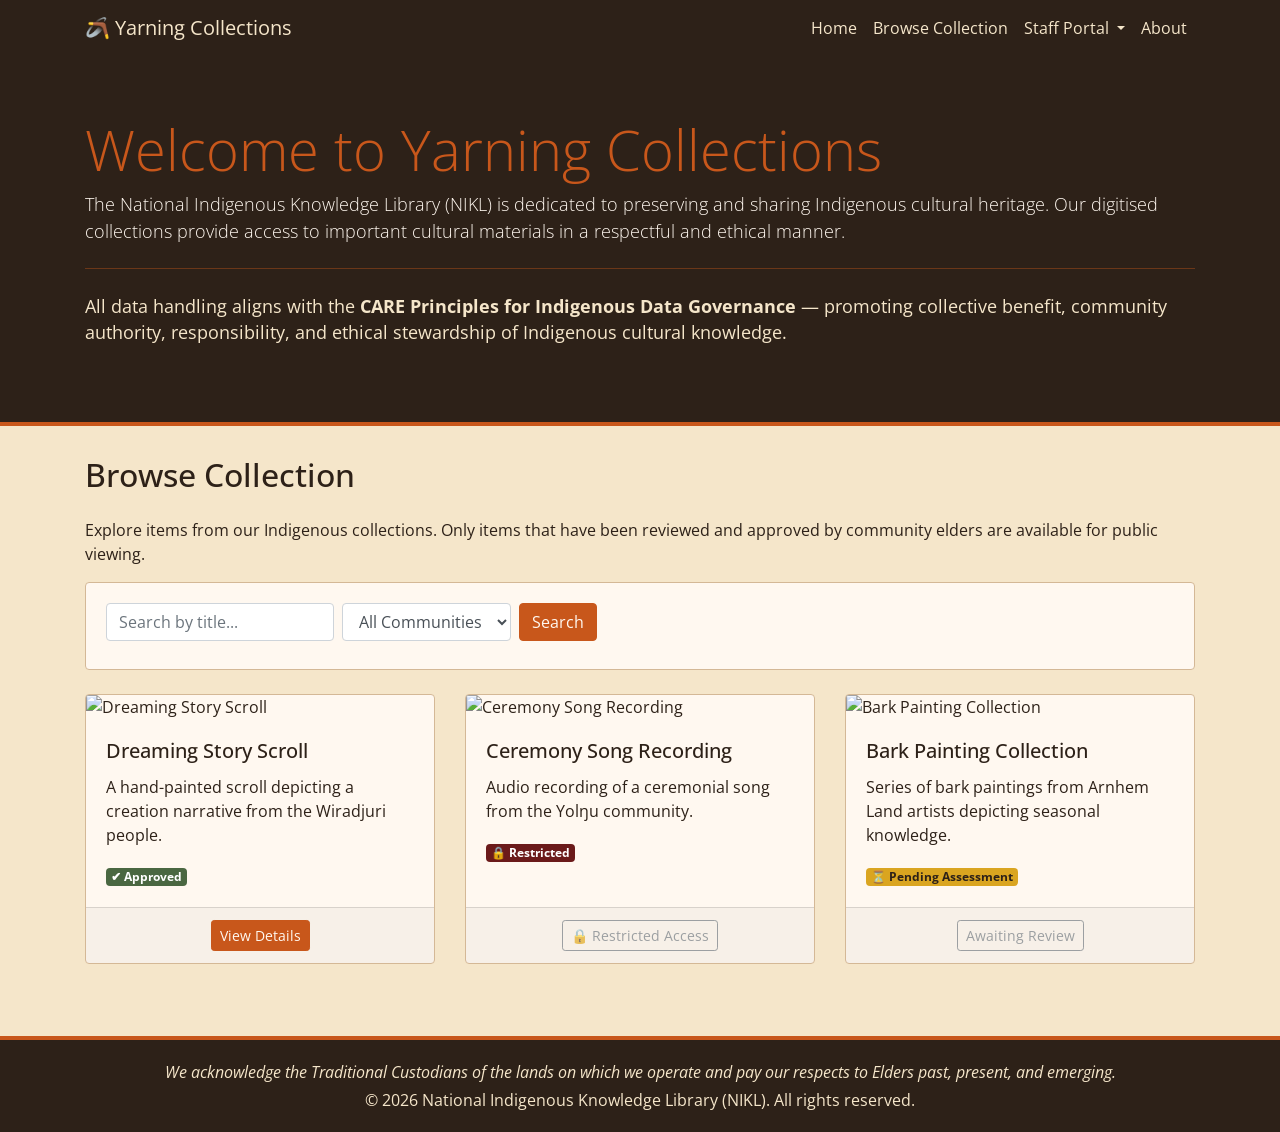
==== project/templates/index.html @ fbaa5173 "first commit" ====
<!DOCTYPE html>
<html lang="en">
<head>
  <!-- Required meta tags -->
  <meta charset="utf-8">
  <meta name="viewport" content="width=device-width, initial-scale=1, shrink-to-fit=no">

  <!-- Bootstrap CSS (v4.6) -->
  <link rel="stylesheet" href="https://cdn.jsdelivr.net/npm/bootstrap@4.6.2/dist/css/bootstrap.min.css">

  <!-- Custom CSS -->
  <link rel="stylesheet" href="../static/css/style.css">

  <title>Yarning Collections — Home</title>
</head>
<body>

  <!-- ===================== NAVIGATION BAR ===================== -->
  <!-- Bootstrap navbar with Aboriginal earth-tone styling -->
  <!-- Maps to: US-1 (Browse), US-4 (Manage Items), US-7 (Access Requests) -->
  <header>
    <nav class="navbar navbar-expand-lg navbar-dark navbar-custom">
      <div class="container">
        <a class="navbar-brand" href="index.html">
          &#x1FA83; Yarning Collections
        </a>
        <!-- Toggler for mobile view -->
        <button class="navbar-toggler" type="button" data-toggle="collapse" data-target="#mainNav">
          <span class="navbar-toggler-icon"></span>
        </button>
        <!-- Navbar links -->
        <div class="collapse navbar-collapse" id="mainNav">
          <ul class="navbar-nav ml-auto">
            <li class="nav-item active">
              <a class="nav-link" href="index.html">Home</a>
            </li>
            <li class="nav-item">
              <a class="nav-link" href="#browse">Browse Collection</a>
            </li>
            <!-- Staff Portal dropdown — US-4 and US-7 referenced here -->
            <li class="nav-item dropdown">
              <a class="nav-link dropdown-toggle" href="#" id="staffDropdown"
                 data-toggle="dropdown">
                Staff Portal
              </a>
              <div class="dropdown-menu">
                <a class="dropdown-item" href="assessment.html">Item Assessment</a>
                <div class="dropdown-divider"></div>
                <a class="dropdown-item disabled" href="#">
                  Manage Items <span class="staff-label">(Staff Only)</span>
                </a>
                <a class="dropdown-item disabled" href="#">
                  Access Requests <span class="staff-label">(Staff Only)</span>
                </a>
              </div>
            </li>
            <li class="nav-item">
              <a class="nav-link" href="#">About</a>
            </li>
          </ul>
        </div>
      </div>
    </nav>
  </header>

  <!-- ===================== MAIN CONTENT ===================== -->
  <main>

    <!-- ============= HERO / JUMBOTRON SECTION ============= -->
    <!-- Introduces the platform and references CARE principles -->
    <div class="jumbotron jumbotron-fluid hero-section">
      <div class="container">
        <h1 class="display-4">Welcome to Yarning Collections</h1>
        <p class="lead">
          The National Indigenous Knowledge Library (NIKL) is dedicated to preserving
          and sharing Indigenous cultural heritage. Our digitised collections provide
          access to important cultural materials in a respectful and ethical manner.
        </p>
        <hr class="my-4" style="border-color: rgba(200,87,27,0.4);">
        <p>
          All data handling aligns with the
          <strong>CARE Principles for Indigenous Data Governance</strong> &mdash;
          promoting collective benefit, community authority, responsibility, and
          ethical stewardship of Indigenous cultural knowledge.
        </p>
      </div>
    </div>

    <!-- ============= BROWSE COLLECTION SECTION ============= -->
    <!-- US-1: Browse publicly available Indigenous collection items -->
    <section id="browse" class="container mb-5">
      <h2 class="mb-4">Browse Collection</h2>
      <p>
        Explore items from our Indigenous collections. Only items that have been
        reviewed and approved by community elders are available for public viewing.
      </p>

      <!-- ============= SEARCH & FILTER (US-1 AC3) ============= -->
      <!-- Allows visitors to search by title or filter by community of origin -->
      <div class="search-section mb-4">
        <form class="form-inline">
          <div class="form-group mr-2 mb-2">
            <label for="searchTitle" class="sr-only">Search by title</label>
            <input type="text" class="form-control" id="searchTitle"
                   placeholder="Search by title...">
          </div>
          <div class="form-group mr-2 mb-2">
            <label for="filterCommunity" class="sr-only">Filter by community</label>
            <select class="form-control" id="filterCommunity">
              <option selected>All Communities</option>
              <option>Wiradjuri</option>
              <option>Yol&#x014B;u</option>
              <option>Kunwinjku</option>
            </select>
          </div>
          <button type="submit" class="btn btn-primary mb-2">Search</button>
        </form>
      </div>

      <div class="row">

        <!-- Card 1: Dreaming Story Scroll (Approved) — US-1 AC1, AC2, AC4 -->
        <article class="col-md-4 mb-4">
          <div class="card h-100">
            <img src="#"
                 class="card-img-top" alt="Dreaming Story Scroll">
            <div class="card-body">
              <h5 class="card-title">Dreaming Story Scroll</h5>
              <p class="card-text">
                A hand-painted scroll depicting a creation narrative from the
                Wiradjuri people.
              </p>
              <span class="badge badge-approved">&#x2714; Approved</span>
            </div>
            <div class="card-footer text-center">
              <!-- Only approved items have a clickable View Details button -->
              <a href="item.html" class="btn btn-primary btn-sm">View Details</a>
            </div>
          </div>
        </article>

        <!-- Card 2: Ceremony Song Recording (Restricted) — US-1 AC1 -->
        <article class="col-md-4 mb-4">
          <div class="card h-100">
            <img src="#"
                 class="card-img-top" alt="Ceremony Song Recording">
            <div class="card-body">
              <h5 class="card-title">Ceremony Song Recording</h5>
              <p class="card-text">
                Audio recording of a ceremonial song from the Yol&#x014B;u community.
              </p>
              <span class="badge badge-restricted">&#x1F512; Restricted</span>
            </div>
            <div class="card-footer text-center">
              <!-- Restricted items cannot be viewed — button is disabled -->
              <button class="btn btn-outline-secondary btn-sm" disabled>
                &#x1F512; Restricted Access
              </button>
            </div>
          </div>
        </article>

        <!-- Card 3: Bark Painting Collection (Pending) — US-1 AC1 -->
        <article class="col-md-4 mb-4">
          <div class="card h-100">
            <img src="#"
                 class="card-img-top" alt="Bark Painting Collection">
            <div class="card-body">
              <h5 class="card-title">Bark Painting Collection</h5>
              <p class="card-text">
                Series of bark paintings from Arnhem Land artists depicting
                seasonal knowledge.
              </p>
              <span class="badge badge-pending">&#x23F3; Pending Assessment</span>
            </div>
            <div class="card-footer text-center">
              <!-- Pending items are awaiting elder review — button is disabled -->
              <button class="btn btn-outline-secondary btn-sm" disabled>
                Awaiting Review
              </button>
            </div>
          </div>
        </article>

      </div>
    </section>

  </main>

  <!-- ===================== FOOTER ===================== -->
  <!-- Acknowledgement of Country and copyright -->
  <footer class="text-center">
    <div class="container">
      <p class="mb-1">
        <em>We acknowledge the Traditional Custodians of the lands on which we
        operate and pay our respects to Elders past, present, and emerging.</em>
      </p>
      <p class="mb-0">&copy; 2026 National Indigenous Knowledge Library (NIKL). All rights reserved.</p>
    </div>
  </footer>

  <!-- jQuery, Popper.js, Bootstrap JS -->
  <script src="https://code.jquery.com/jquery-3.5.1.slim.min.js"></script>
  <script src="https://cdn.jsdelivr.net/npm/popper.js@1.16.1/dist/umd/popper.min.js"></script>
  <script src="https://cdn.jsdelivr.net/npm/bootstrap@4.6.2/dist/js/bootstrap.min.js"></script>

</body>
</html>
---- project/static/css/style.css ----
/* ============================================
   Yarning Collections Platform — Custom Styles
   IFQ582 Assignment 1 Part B
   
   Aboriginal-inspired colour palette:
   - Deep ochre:      #C8571B (accent, buttons)
   - Dark earth:      #2D2118 (navbar, footer, headings)
   - Rich maroon:     #6B1A1A (restricted)
   - Sand/cream:      #F5E6CA (body background)
   - Warm gold:       #DAA520 (pending, warnings)
   - Olive green:     #4A6741 (approved, success)
   - Off-white:       #FFF8F0 (card backgrounds)
   - Soft brown:      #8B6914 (links)
   ============================================ */

/* -- Google Font -- */
@import url('https://fonts.googleapis.com/css2?family=Open+Sans:wght@400;600;700&display=swap');

/* -- General body styles -- */
body {
  font-family: 'Open Sans', sans-serif;
  background-color: #F5E6CA;
  color: #2D2118;
}

/* -- Navbar customisation -- */
.navbar-custom {
  background-color: #2D2118;
}

.navbar-custom .navbar-brand,
.navbar-custom .nav-link {
  color: #F5E6CA !important;
}

.navbar-custom .nav-link:hover {
  color: #C8571B !important;
}

.navbar-custom .dropdown-menu {
  background-color: #2D2118;
  border: 1px solid #C8571B;
}

.navbar-custom .dropdown-item {
  color: #F5E6CA;
}

.navbar-custom .dropdown-item:hover {
  background-color: #C8571B;
  color: #FFF8F0;
}

.navbar-custom .dropdown-item.disabled {
  color: #8B7355;
}

/* -- Heading colours -- */
h1, h2, h3, h4, h5 {
  color: #2D2118;
}

/* -- Jumbotron / hero section -- */
.hero-section {
  background-color: #2D2118;
  color: #F5E6CA;
  padding: 60px 20px;
  border-radius: 0;
  margin-bottom: 30px;
  border-bottom: 4px solid #C8571B;
}

.hero-section h1 {
  color: #C8571B;
}

.hero-section p {
  color: #F5E6CA;
  font-size: 1.1rem;
}

.hero-section .lead {
  color: #FFF8F0;
}

/* -- Card styles -- */
.card {
  background-color: #FFF8F0;
  transition: transform 0.2s ease, box-shadow 0.2s ease;
  border: 1px solid #D4B896;
}

.card:hover {
  transform: translateY(-4px);
  box-shadow: 0 6px 16px rgba(45, 33, 24, 0.15);
}

/* -- Access status badges -- */
.badge-approved {
  background-color: #4A6741;
  color: #fff;
}

.badge-restricted {
  background-color: #6B1A1A;
  color: #fff;
}

.badge-pending {
  background-color: #DAA520;
  color: #2D2118;
}

/* -- Restricted access banner -- */
.restricted-banner {
  background-color: #DAA520;
  border-bottom: 2px solid #C8571B;
  color: #2D2118;
  padding: 12px 20px;
  text-align: center;
  font-weight: 600;
}

/* -- Cultural metadata section -- */
.metadata-card {
  background-color: #FFF8F0;
  border-left: 4px solid #C8571B;
}

/* -- Discussion comments -- */
.comment-box {
  background-color: #F5E6CA;
  border-left: 3px solid #C8571B;
  padding: 12px 16px;
  margin-bottom: 12px;
  border-radius: 4px;
}

.comment-box .comment-author {
  font-weight: 600;
  color: #2D2118;
}

.comment-box .comment-date {
  font-size: 0.85rem;
  color: #8B7355;
}

/* -- Search and filter section -- */
.search-section {
  background-color: #FFF8F0;
  padding: 20px;
  border-radius: 4px;
  border: 1px solid #D4B896;
  margin-bottom: 25px;
}

/* -- Footer -- */
footer {
  background-color: #2D2118;
  color: #F5E6CA;
  padding: 20px 0;
  margin-top: 40px;
  border-top: 4px solid #C8571B;
}

footer a {
  color: #C8571B;
}

/* -- Primary button (ochre) -- */
.btn-primary {
  background-color: #C8571B;
  border-color: #C8571B;
  color: #FFF8F0;
}

.btn-primary:hover {
  background-color: #A6481A;
  border-color: #A6481A;
}

/* -- Outline buttons -- */
.btn-outline-ochre {
  color: #C8571B;
  border-color: #C8571B;
}

.btn-outline-ochre:hover {
  background-color: #C8571B;
  color: #FFF8F0;
}

/* -- Links -- */
a {
  color: #8B6914;
}

a:hover {
  color: #C8571B;
}

/* -- Breadcrumb -- */
.breadcrumb {
  background-color: #FFF8F0;
}

/* -- Staff-only label -- */
.staff-label {
  font-size: 0.7rem;
  color: #DAA520;
  font-style: italic;
}
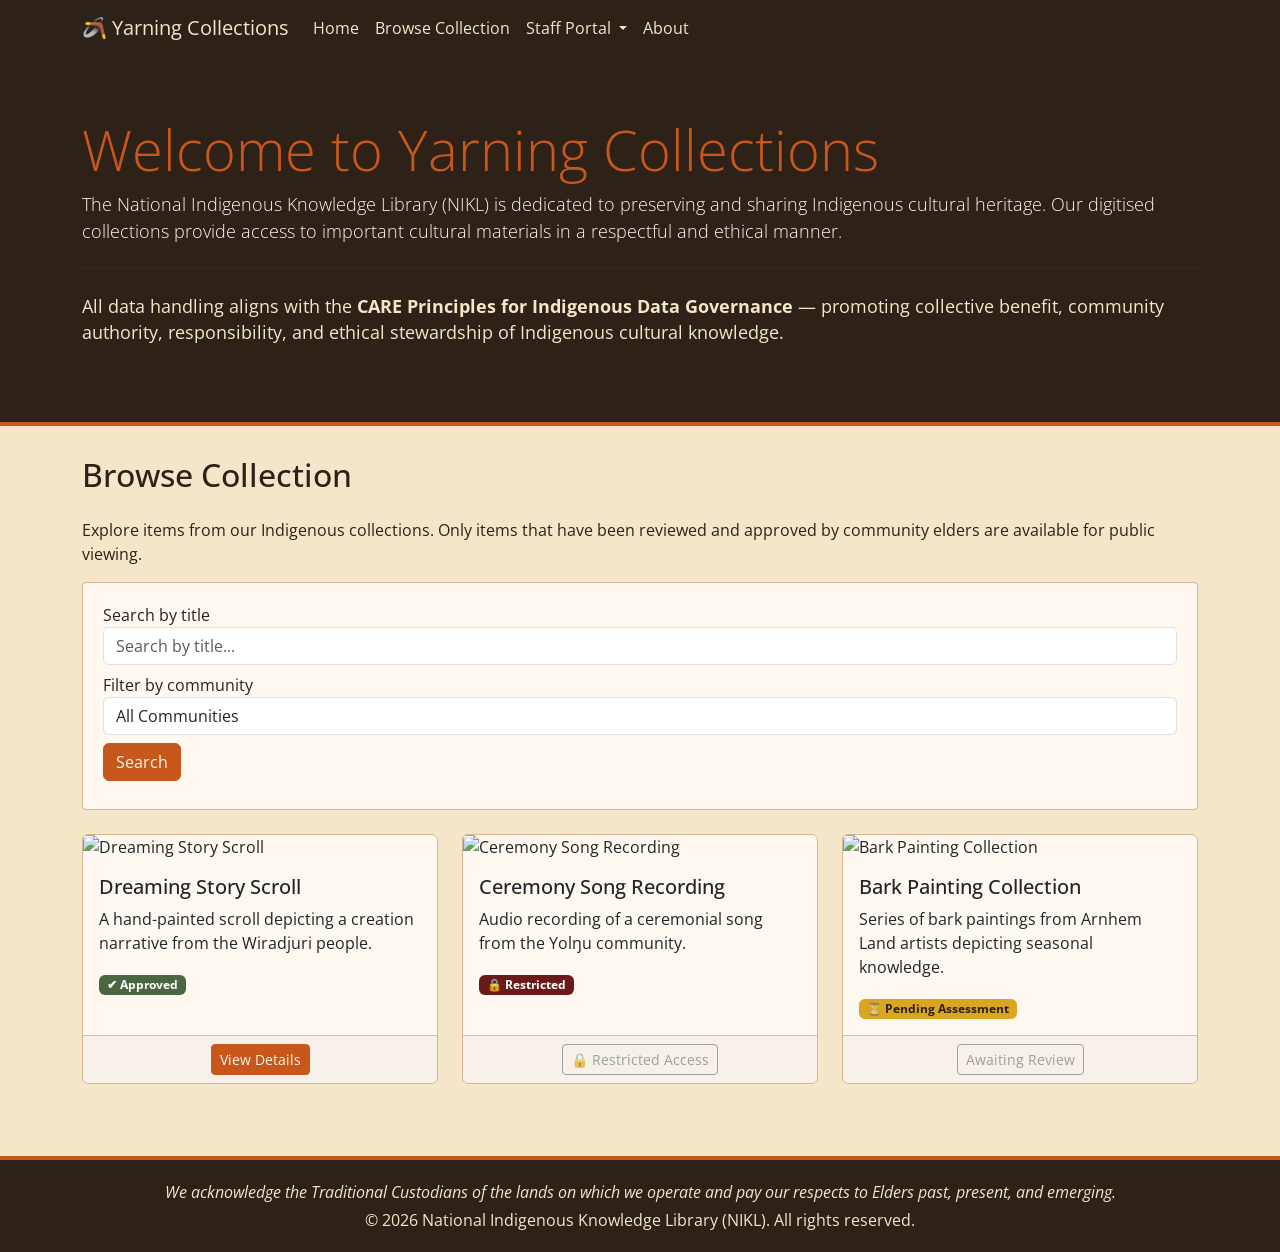
==== commit 7f4f3902: "lots of fixes implementing the DB" ====
--- a/project/templates/index.html
+++ b/project/templates/index.html
@@ -5,8 +5,8 @@
   <meta charset="utf-8">
   <meta name="viewport" content="width=device-width, initial-scale=1, shrink-to-fit=no">
 
-  <!-- Bootstrap CSS (v4.6) -->
-  <link rel="stylesheet" href="https://cdn.jsdelivr.net/npm/bootstrap@4.6.2/dist/css/bootstrap.min.css">
+  <!-- Bootstrap CSS (v5.3.8) -->
+  <link href="https://cdn.jsdelivr.net/npm/bootstrap@5.3.8/dist/css/bootstrap.min.css" rel="stylesheet" integrity="sha384-sRIl4kxILFvY47J16cr9ZwB07vP4J8+LH7qKQnuqkuIAvNWLzeN8tE5YBujZqJLB" crossorigin="anonymous">
 
   <!-- Custom CSS -->
   <link rel="stylesheet" href="../static/css/style.css">
@@ -199,10 +199,8 @@
     </div>
   </footer>
 
-  <!-- jQuery, Popper.js, Bootstrap JS -->
-  <script src="https://code.jquery.com/jquery-3.5.1.slim.min.js"></script>
-  <script src="https://cdn.jsdelivr.net/npm/popper.js@1.16.1/dist/umd/popper.min.js"></script>
-  <script src="https://cdn.jsdelivr.net/npm/bootstrap@4.6.2/dist/js/bootstrap.min.js"></script>
+  <!-- Bootstrap JS -->
+  <script src="https://cdn.jsdelivr.net/npm/bootstrap@5.3.8/dist/js/bootstrap.bundle.min.js" integrity="sha384-FKyoEForCGlyvwx9Hj09JcYn3nv7wiPVlz7YYwJrWVcXK/BmnVDxM+D2scQbITxI" crossorigin="anonymous"></script>
 
 </body>
 </html>
